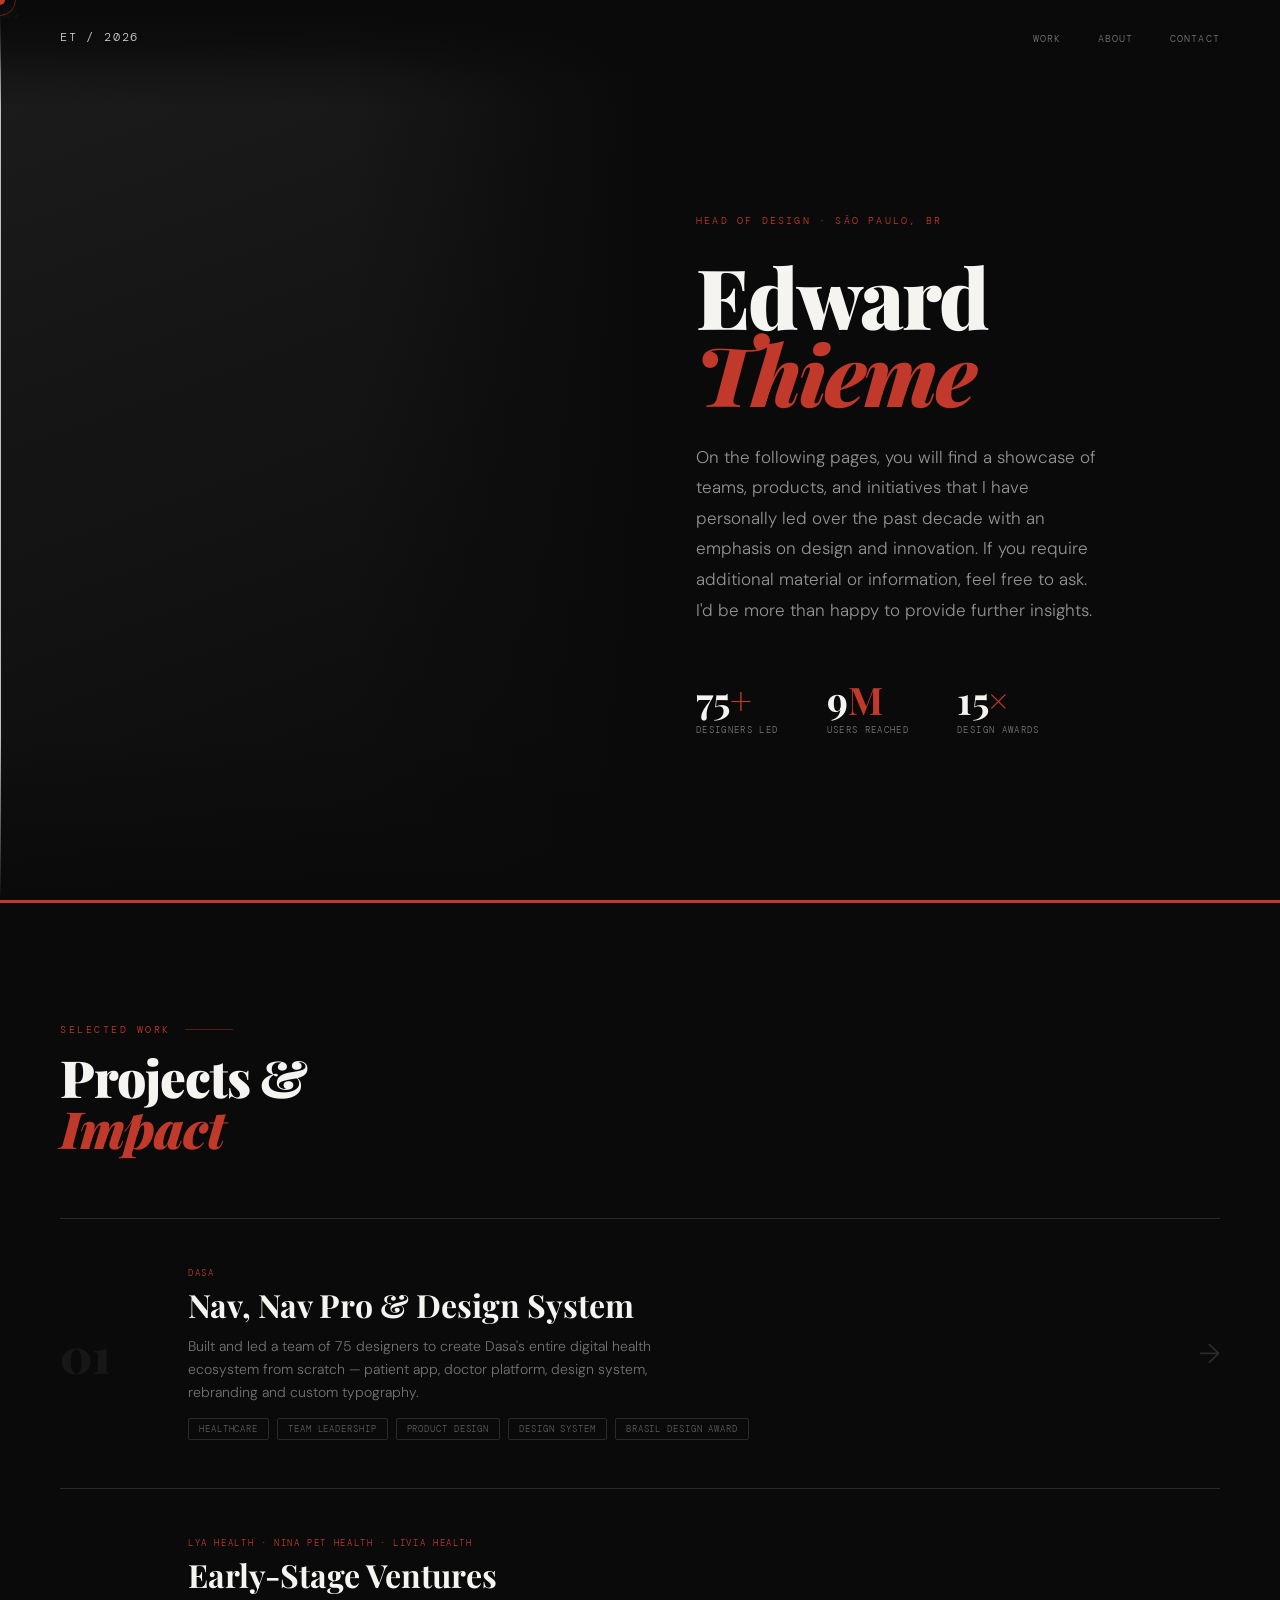
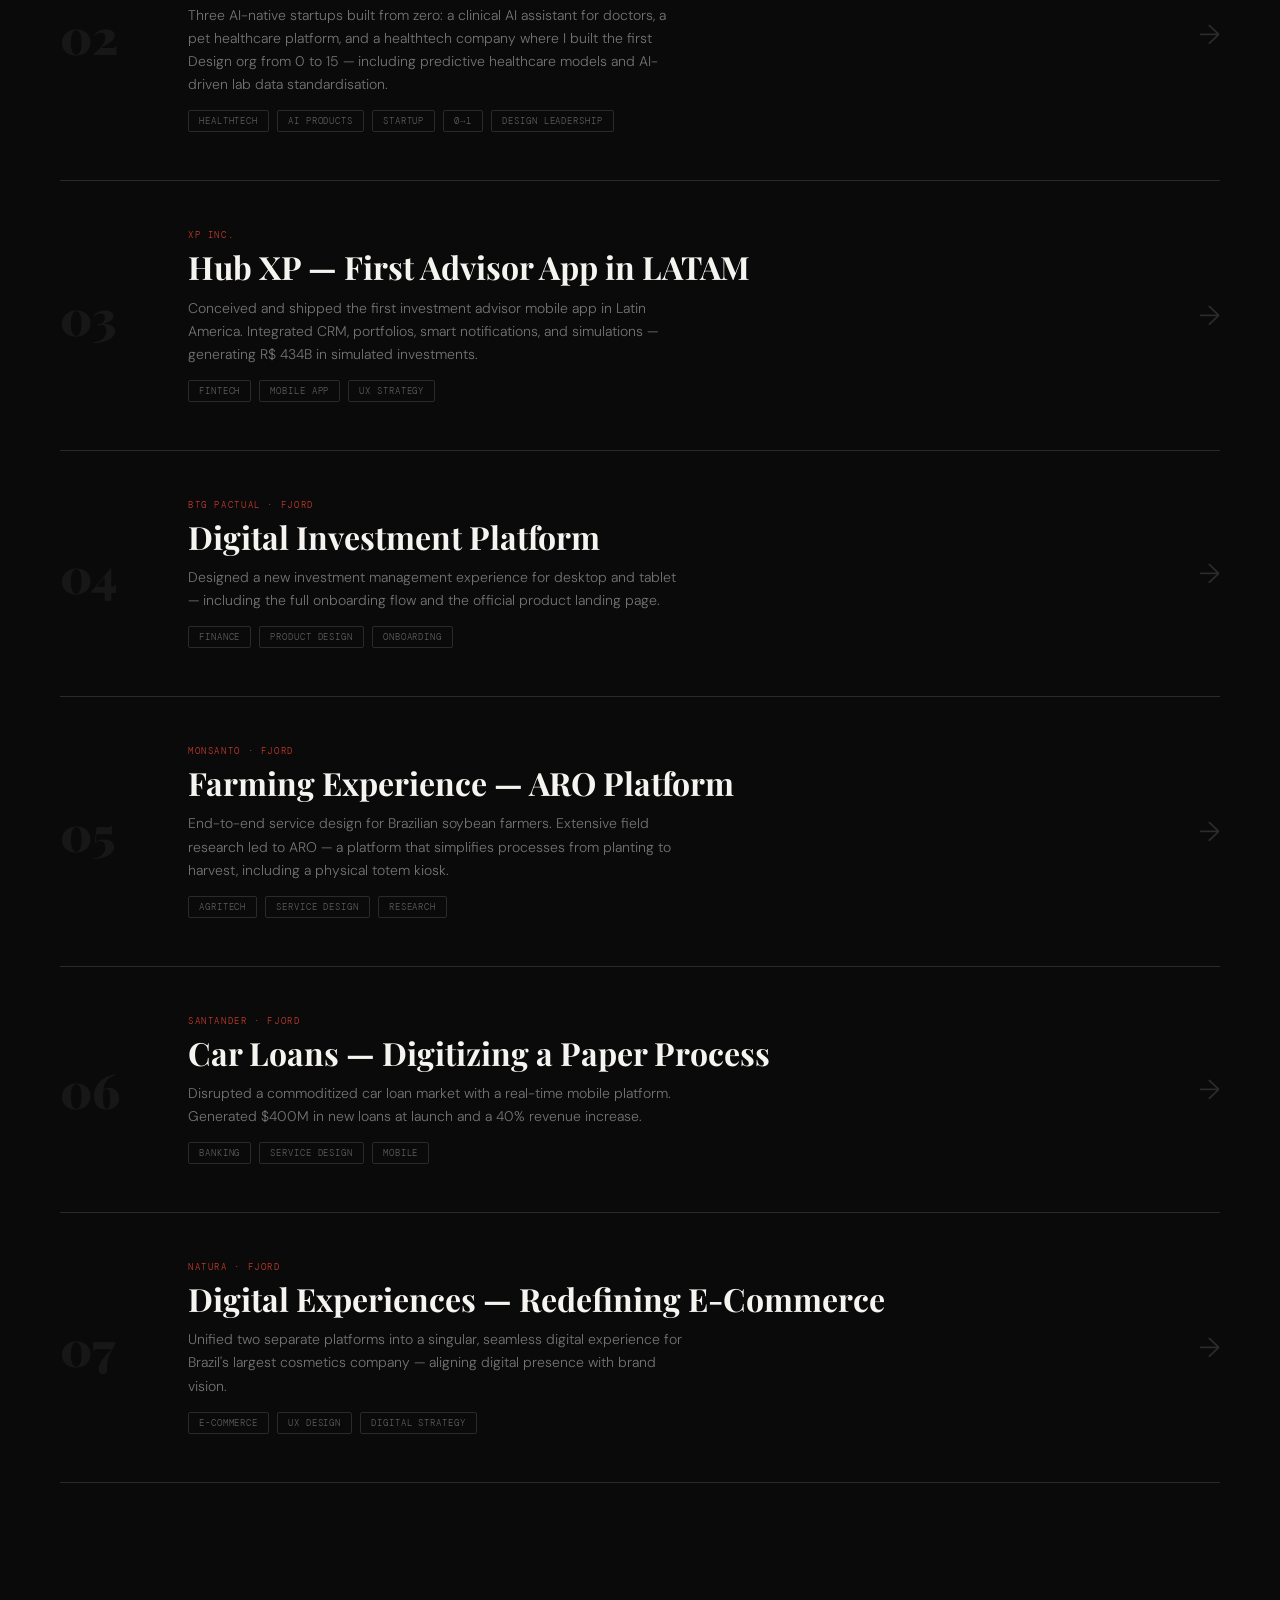
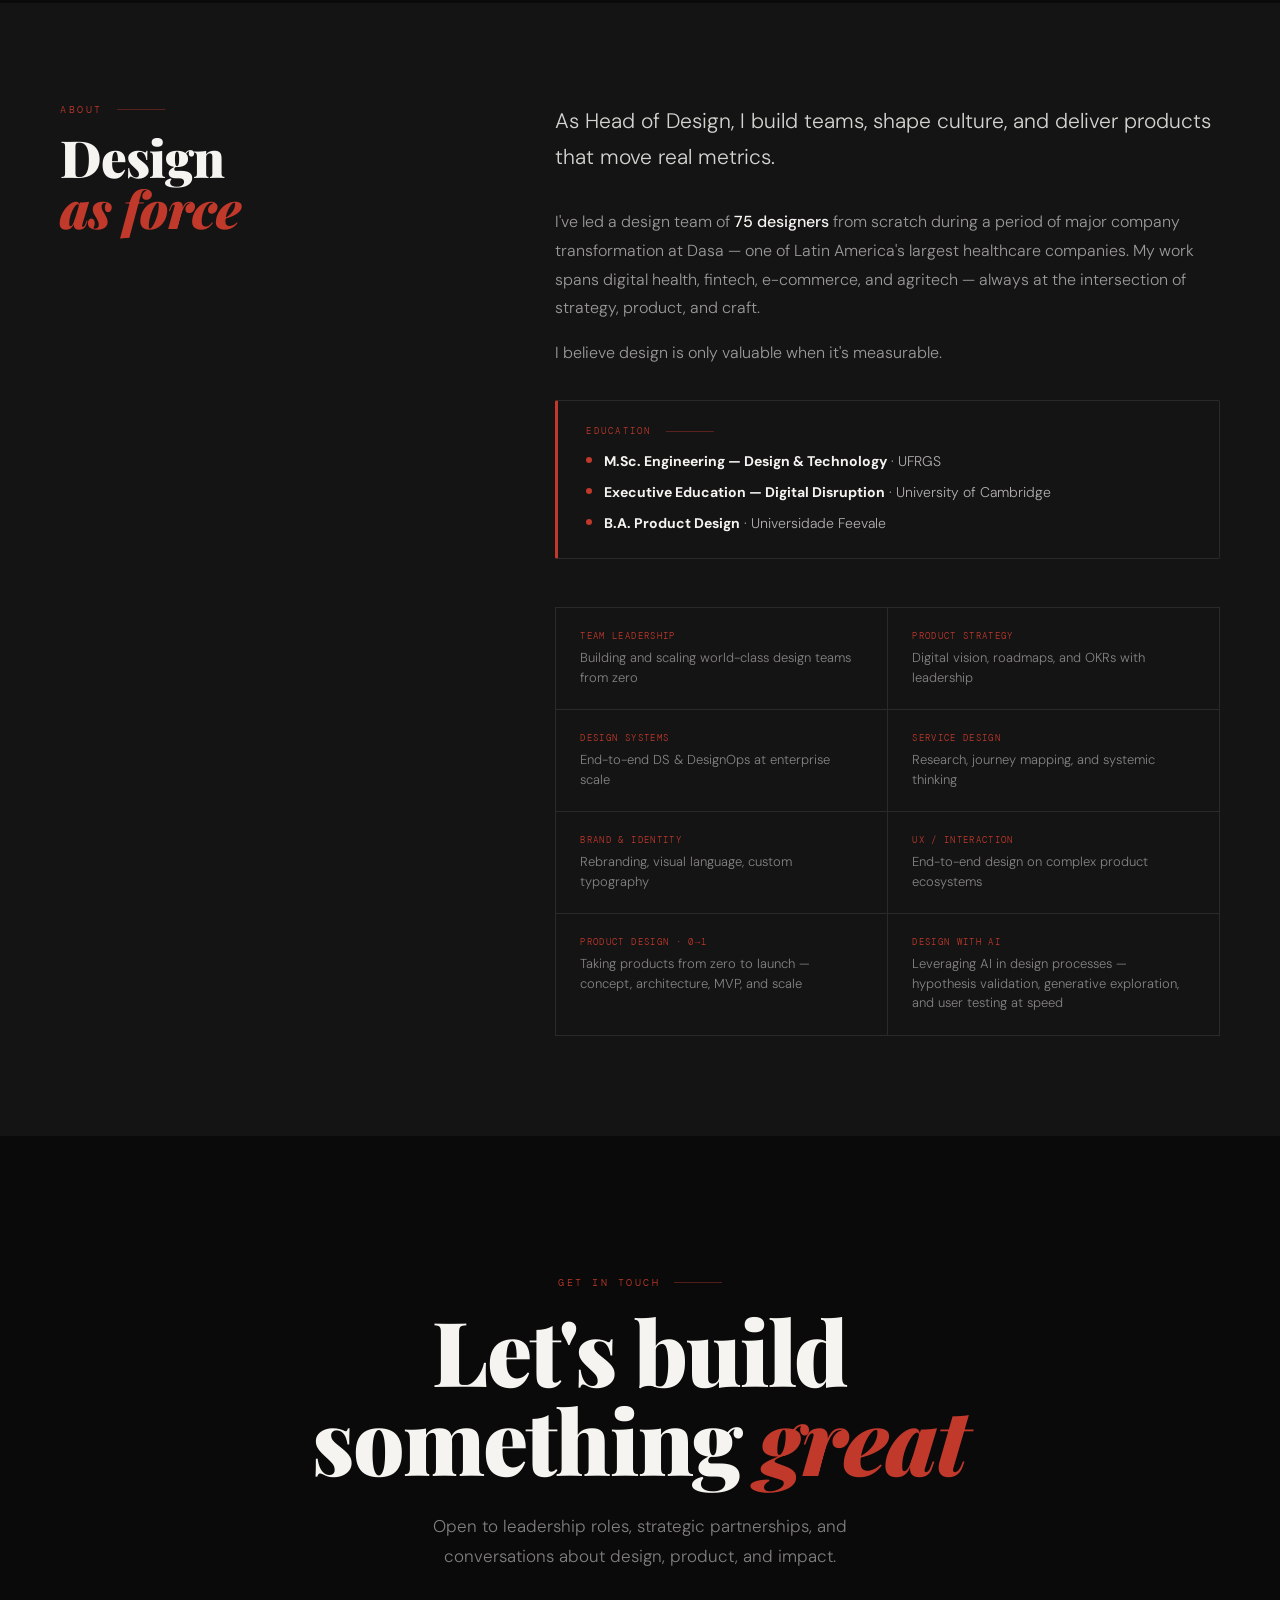
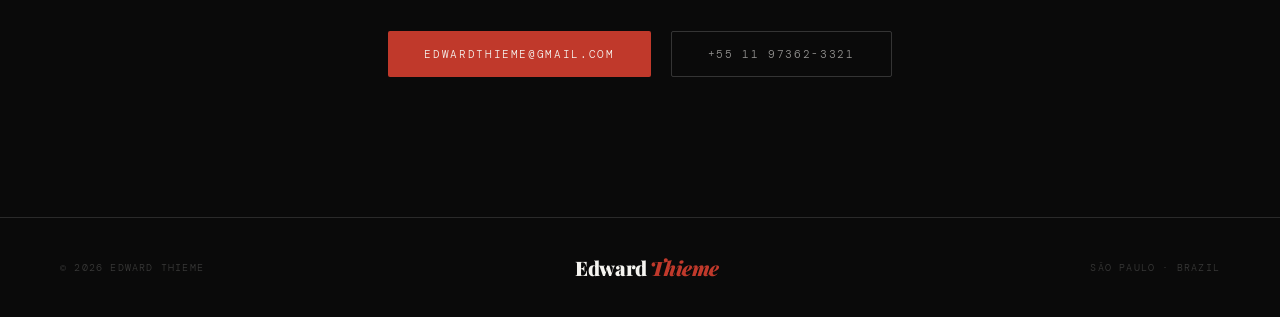
==== index.html @ 9b8475fb "Add files via upload" ====
<!DOCTYPE html>
<html lang="en">
<head>
<meta charset="UTF-8">
<meta name="viewport" content="width=device-width, initial-scale=1.0">
<title>Edward Thieme — Head of Design</title>
<link rel="stylesheet" href="shared.css">
<style>
/* ─── HERO ─── */
.hero {
  min-height: 100vh;
  display: grid;
  grid-template-columns: 1fr 1fr;
  position: relative;
  overflow: hidden;
}
.hero-photo {
  position: relative;
  overflow: hidden;
  background: #111;
}
.hero-photo-placeholder {
  width:100%;height:100%;
  background: linear-gradient(160deg,#1c1c1c 0%,#0a0a0a 100%);
  display:flex;align-items:center;justify-content:center;
  /* Replace with: <img src="your-photo.jpg" style="width:100%;height:100%;object-fit:cover;object-position:top;filter:grayscale(100%)"> */
}
.hero-photo-hint { font-family:'DM Mono',monospace;font-size:10px;letter-spacing:0.18em;color:rgba(255,255,255,0.07);text-transform:uppercase; }
.hero-photo-overlay {
  position:absolute;inset:0;
  background: linear-gradient(to right,transparent 55%,var(--black) 100%),
              linear-gradient(to bottom,var(--black) 0%,transparent 12%,transparent 82%,var(--black) 100%);
}
.hero-text {
  display:flex;flex-direction:column;justify-content:center;
  padding: 130px 80px 80px 56px;
}
.hero-eyebrow { font-family:'DM Mono',monospace;font-size:10px;letter-spacing:0.22em;text-transform:uppercase;color:var(--red);margin-bottom:30px;opacity:0;animation:fadeUp 0.8s 0.2s forwards; }
.hero-name { font-family:'Playfair Display',serif;font-size:clamp(52px,6.5vw,90px);font-weight:900;line-height:0.93;letter-spacing:-0.025em;margin-bottom:30px;opacity:0;animation:fadeUp 0.9s 0.35s forwards; }
.hero-name em { font-style:italic;color:var(--red); }
.hero-desc { font-size:17px;line-height:1.8;color:rgba(245,244,240,0.58);max-width:400px;margin-bottom:56px;opacity:0;animation:fadeUp 0.9s 0.5s forwards; }
.hero-stats { display:flex;gap:48px;opacity:0;animation:fadeUp 0.9s 0.65s forwards; }
.stat-n { font-family:'Playfair Display',serif;font-size:38px;font-weight:700;line-height:1; }
.stat-n em { color:var(--red);font-style:normal; }
.stat-l { font-family:'DM Mono',monospace;font-size:9px;letter-spacing:0.15em;text-transform:uppercase;color:var(--gray-light);margin-top:5px; }

/* ─── WORK INDEX ─── */
.work-index { padding:120px 60px; }
.work-list { margin-top:64px; }
.work-item {
  display: grid;
  grid-template-columns: 80px 1fr auto;
  gap: 48px;
  align-items: center;
  padding: 48px 0;
  border-bottom: 1px solid var(--gray-border);
  text-decoration: none;
  color: inherit;
  transition: background 0.3s;
  position: relative;
  cursor: none;
}
.work-item::before { content:''; position:absolute;left:-60px;right:-60px;top:0;bottom:0;background:var(--gray);opacity:0;transition:opacity 0.3s; }
.work-item:hover::before { opacity:1; }
.work-item * { position:relative; }
.work-item:first-child { border-top:1px solid var(--gray-border); }
.work-num { font-family:'Playfair Display',serif;font-size:48px;font-weight:900;color:rgba(245,244,240,0.06);line-height:1; }
.work-meta {}
.work-company { font-family:'DM Mono',monospace;font-size:9px;letter-spacing:0.18em;text-transform:uppercase;color:var(--red);margin-bottom:8px; }
.work-project { font-family:'Playfair Display',serif;font-size:clamp(22px,2.5vw,32px);font-weight:700;line-height:1.1;margin-bottom:12px; }
.work-desc { font-size:14px;line-height:1.65;color:rgba(245,244,240,0.45);max-width:500px; }
.work-tags { display:flex;gap:8px;flex-wrap:wrap;margin-top:14px; }
.tag { font-family:'DM Mono',monospace;font-size:9px;letter-spacing:0.1em;text-transform:uppercase;border:1px solid var(--gray-border);padding:4px 10px;border-radius:2px;color:rgba(245,244,240,0.35); }
.work-arrow { font-size:28px;color:rgba(245,244,240,0.15);transition:color 0.2s,transform 0.3s; font-style:normal; }
.work-item:hover .work-arrow { color:var(--red);transform:translateX(6px); }

/* ─── ABOUT STRIP ─── */
.about-strip { background:var(--gray);padding:100px 60px; }
.about-inner { display:grid;grid-template-columns:1fr 1.6fr;gap:80px;align-items:start; }
.skills-grid { display:grid;grid-template-columns:1fr 1fr;gap:1px;background:var(--gray-border);border:1px solid var(--gray-border);margin-top:48px; }
.skill-cell { background:var(--gray);padding:22px 24px;transition:background 0.2s; }
.skill-cell:hover { background:var(--gray-mid); }
.skill-cell-title { font-family:'DM Mono',monospace;font-size:9px;letter-spacing:0.15em;text-transform:uppercase;color:var(--red);margin-bottom:6px; }
.skill-cell-desc { font-size:13px;color:rgba(245,244,240,0.5);line-height:1.5; }

/* ─── CONTACT ─── */
.contact-section { padding:140px 60px;text-align:center; }
.contact-section .section-title { font-size:clamp(52px,7vw,100px);margin-bottom:28px; }
.contact-sub { font-size:17px;color:rgba(245,244,240,0.5);max-width:480px;margin:0 auto 60px;line-height:1.75; }
.cta-row { display:flex;justify-content:center;gap:20px;flex-wrap:wrap; }
.cta { display:inline-flex;align-items:center;gap:10px;padding:15px 36px;font-family:'DM Mono',monospace;font-size:11px;letter-spacing:0.15em;text-transform:uppercase;text-decoration:none;border-radius:2px;transition:all 0.3s; cursor:none; }
.cta.primary { background:var(--red);color:var(--white); }
.cta.primary:hover { background:var(--red-dim);transform:translateY(-2px); }
.cta.secondary { border:1px solid rgba(245,244,240,0.18);color:rgba(245,244,240,0.6); }
.cta.secondary:hover { border-color:var(--red);color:var(--red);transform:translateY(-2px); }

@media(max-width:960px){
  .hero{grid-template-columns:1fr;min-height:auto;}
  .hero-photo{height:62vw;}
  .hero-text{padding:60px 32px;}
  .work-index{padding:80px 32px;}
  .work-item{grid-template-columns:60px 1fr;gap:24px;}
  .work-arrow{display:none;}
  .work-item::before{left:-32px;right:-32px;}
  .about-strip{padding:80px 32px;}
  .about-inner{grid-template-columns:1fr;gap:48px;}
  .contact-section{padding:100px 32px;}
}
@media(max-width:600px){
  .hero-stats{gap:28px;}
  .skills-grid{grid-template-columns:1fr;}
  .work-item{grid-template-columns:1fr;}
  .work-num{display:none;}
}
</style>
</head>
<body>
<div class="cursor" id="cursor"></div>
<div class="cursor-ring" id="cursorRing"></div>

<nav>
  <a href="index.html" class="nav-logo">ET / 2026</a>
  <ul class="nav-links">
    <li><a href="#work">Work</a></li>
    <li><a href="#about">About</a></li>
    <li><a href="#contact">Contact</a></li>
  </ul>
</nav>

<!-- HERO -->
<section class="hero">
  <div class="hero-photo">
    <div class="hero-photo-placeholder">
      <img src="images/edward-hero.jpg" style="width:100%;height:100%;object-fit:cover;object-position:center top;filter:grayscale(100%);">
    </div>
    <div class="hero-photo-overlay"></div>
  </div>
  <div class="hero-text">
    <p class="hero-eyebrow">Head of Design · São Paulo, BR</p>
    <h1 class="hero-name">Edward<br><em>Thieme</em></h1>
    <p class="hero-desc">On the following pages, you will find a showcase of teams, products, and initiatives that I have personally led over the past decade with an emphasis on design and innovation. If you require additional material or information, feel free to ask. I'd be more than happy to provide further insights.</p>
    <div class="hero-stats">
      <div>
        <div class="stat-n">75<em>+</em></div>
        <div class="stat-l">Designers Led</div>
      </div>
      <div>
        <div class="stat-n">9<em>M</em></div>
        <div class="stat-l">Users Reached</div>
      </div>
      <div>
        <div class="stat-n">15<em>×</em></div>
        <div class="stat-l">Design Awards</div>
      </div>
    </div>
  </div>
</section>
<div class="red-line"></div>

<!-- WORK LIST -->
<section class="work-index" id="work">
  <p class="section-label reveal">Selected Work</p>
  <h2 class="section-title reveal">Projects &amp;<br><em style="color:var(--red);font-style:italic;">Impact</em></h2>

  <div class="work-list">

    <a href="dasa.html" class="work-item reveal">
      <div class="work-num">01</div>
      <div class="work-meta">
        <p class="work-company">Dasa</p>
        <h3 class="work-project">Nav, Nav Pro &amp; Design System</h3>
        <p class="work-desc">Built and led a team of 75 designers to create Dasa's entire digital health ecosystem from scratch — patient app, doctor platform, design system, rebranding and custom typography.</p>
        <div class="work-tags">
          <span class="tag">Healthcare</span>
          <span class="tag">Team Leadership</span>
          <span class="tag">Product Design</span>
          <span class="tag">Design System</span>
          <span class="tag">Brasil Design Award</span>
        </div>
      </div>
      <em class="work-arrow">→</em>
    </a>

    <a href="startups.html" class="work-item reveal">
      <div class="work-num">02</div>
      <div class="work-meta">
        <p class="work-company">Lya Health · Nina Pet Health · Livia Health</p>
        <h3 class="work-project">Early-Stage Ventures</h3>
        <p class="work-desc">Three AI-native startups built from zero: a clinical AI assistant for doctors, a pet healthcare platform, and a healthtech company where I built the first Design org from 0 to 15 — including predictive healthcare models and AI-driven lab data standardisation.</p>
        <div class="work-tags">
          <span class="tag">Healthtech</span>
          <span class="tag">AI Products</span>
          <span class="tag">Startup</span>
          <span class="tag">0→1</span>
          <span class="tag">Design Leadership</span>
        </div>
      </div>
      <em class="work-arrow">→</em>
    </a>

    <a href="xp.html" class="work-item reveal">
      <div class="work-num">03</div>
      <div class="work-meta">
        <p class="work-company">XP Inc.</p>
        <h3 class="work-project">Hub XP — First Advisor App in LATAM</h3>
        <p class="work-desc">Conceived and shipped the first investment advisor mobile app in Latin America. Integrated CRM, portfolios, smart notifications, and simulations — generating R$ 434B in simulated investments.</p>
        <div class="work-tags">
          <span class="tag">Fintech</span>
          <span class="tag">Mobile App</span>
          <span class="tag">UX Strategy</span>
        </div>
      </div>
      <em class="work-arrow">→</em>
    </a>

    <a href="btg.html" class="work-item reveal">
      <div class="work-num">04</div>
      <div class="work-meta">
        <p class="work-company">BTG Pactual · Fjord</p>
        <h3 class="work-project">Digital Investment Platform</h3>
        <p class="work-desc">Designed a new investment management experience for desktop and tablet — including the full onboarding flow and the official product landing page.</p>
        <div class="work-tags">
          <span class="tag">Finance</span>
          <span class="tag">Product Design</span>
          <span class="tag">Onboarding</span>
        </div>
      </div>
      <em class="work-arrow">→</em>
    </a>

    <a href="monsanto.html" class="work-item reveal">
      <div class="work-num">05</div>
      <div class="work-meta">
        <p class="work-company">Monsanto · Fjord</p>
        <h3 class="work-project">Farming Experience — ARO Platform</h3>
        <p class="work-desc">End-to-end service design for Brazilian soybean farmers. Extensive field research led to ARO — a platform that simplifies processes from planting to harvest, including a physical totem kiosk.</p>
        <div class="work-tags">
          <span class="tag">Agritech</span>
          <span class="tag">Service Design</span>
          <span class="tag">Research</span>
        </div>
      </div>
      <em class="work-arrow">→</em>
    </a>

    <a href="santander.html" class="work-item reveal">
      <div class="work-num">06</div>
      <div class="work-meta">
        <p class="work-company">Santander · Fjord</p>
        <h3 class="work-project">Car Loans — Digitizing a Paper Process</h3>
        <p class="work-desc">Disrupted a commoditized car loan market with a real-time mobile platform. Generated $400M in new loans at launch and a 40% revenue increase.</p>
        <div class="work-tags">
          <span class="tag">Banking</span>
          <span class="tag">Service Design</span>
          <span class="tag">Mobile</span>
        </div>
      </div>
      <em class="work-arrow">→</em>
    </a>

    <a href="natura.html" class="work-item reveal">
      <div class="work-num">07</div>
      <div class="work-meta">
        <p class="work-company">Natura · Fjord</p>
        <h3 class="work-project">Digital Experiences — Redefining E-Commerce</h3>
        <p class="work-desc">Unified two separate platforms into a singular, seamless digital experience for Brazil's largest cosmetics company — aligning digital presence with brand vision.</p>
        <div class="work-tags">
          <span class="tag">E-Commerce</span>
          <span class="tag">UX Design</span>
          <span class="tag">Digital Strategy</span>
        </div>
      </div>
      <em class="work-arrow">→</em>
    </a>

  </div>
</section>

<!-- ABOUT -->
<section class="about-strip" id="about">
  <div class="about-inner">
    <div>
      <p class="section-label reveal">About</p>
      <h2 class="section-title reveal">Design<br><em style="color:var(--red);font-style:italic;">as force</em></h2>
    </div>
    <div class="reveal">
      <p class="content-lead">As Head of Design, I build teams, shape culture, and deliver products that move real metrics.</p>
      <p class="content-body">I've led a design team of <strong>75 designers</strong> from scratch during a period of major company transformation at Dasa — one of Latin America's largest healthcare companies. My work spans digital health, fintech, e-commerce, and agritech — always at the intersection of strategy, product, and craft.</p>
      <p class="content-body" style="margin-top:16px;">I believe design is only valuable when it's measurable.</p>

      <div style="margin-top:32px;padding:24px 28px;border:1px solid var(--gray-border);border-left:3px solid var(--red);border-radius:2px;">
        <p class="section-label" style="font-size:9px;margin-bottom:14px;">Education</p>
        <div style="display:flex;flex-direction:column;gap:10px;">
          <div style="display:flex;gap:12px;align-items:flex-start;">
            <div style="width:6px;height:6px;background:var(--red);border-radius:50%;flex-shrink:0;margin-top:6px;"></div>
            <div style="font-size:14px;color:rgba(245,244,240,0.7);line-height:1.5;"><strong style="color:var(--white);">M.Sc. Engineering — Design &amp; Technology</strong> · UFRGS</div>
          </div>
          <div style="display:flex;gap:12px;align-items:flex-start;">
            <div style="width:6px;height:6px;background:var(--red);border-radius:50%;flex-shrink:0;margin-top:6px;"></div>
            <div style="font-size:14px;color:rgba(245,244,240,0.7);line-height:1.5;"><strong style="color:var(--white);">Executive Education — Digital Disruption</strong> · University of Cambridge</div>
          </div>
          <div style="display:flex;gap:12px;align-items:flex-start;">
            <div style="width:6px;height:6px;background:var(--red);border-radius:50%;flex-shrink:0;margin-top:6px;"></div>
            <div style="font-size:14px;color:rgba(245,244,240,0.7);line-height:1.5;"><strong style="color:var(--white);">B.A. Product Design</strong> · Universidade Feevale</div>
          </div>
        </div>
      </div>

      <div class="skills-grid">
        <div class="skill-cell"><div class="skill-cell-title">Team Leadership</div><div class="skill-cell-desc">Building and scaling world-class design teams from zero</div></div>
        <div class="skill-cell"><div class="skill-cell-title">Product Strategy</div><div class="skill-cell-desc">Digital vision, roadmaps, and OKRs with leadership</div></div>
        <div class="skill-cell"><div class="skill-cell-title">Design Systems</div><div class="skill-cell-desc">End-to-end DS & DesignOps at enterprise scale</div></div>
        <div class="skill-cell"><div class="skill-cell-title">Service Design</div><div class="skill-cell-desc">Research, journey mapping, and systemic thinking</div></div>
        <div class="skill-cell"><div class="skill-cell-title">Brand & Identity</div><div class="skill-cell-desc">Rebranding, visual language, custom typography</div></div>
        <div class="skill-cell"><div class="skill-cell-title">UX / Interaction</div><div class="skill-cell-desc">End-to-end design on complex product ecosystems</div></div>
        <div class="skill-cell"><div class="skill-cell-title">Product Design · 0→1</div><div class="skill-cell-desc">Taking products from zero to launch — concept, architecture, MVP, and scale</div></div>
        <div class="skill-cell"><div class="skill-cell-title">Design with AI</div><div class="skill-cell-desc">Leveraging AI in design processes — hypothesis validation, generative exploration, and user testing at speed</div></div>
      </div>
    </div>
  </div>
</section>

<!-- CONTACT -->
<section class="contact-section" id="contact">
  <p class="section-label" style="justify-content:center;">Get in Touch</p>
  <h2 class="section-title reveal">Let's build<br>something <em style="color:var(--red);">great</em></h2>
  <p class="contact-sub reveal">Open to leadership roles, strategic partnerships, and conversations about design, product, and impact.</p>
  <div class="cta-row reveal">
    <a href="mailto:edwardthieme@gmail.com" class="cta primary">edwardthieme@gmail.com</a>
    <a href="tel:+5511973623321" class="cta secondary">+55 11 97362-3321</a>
  </div>
</section>

<footer>
  <p>© 2026 Edward Thieme</p>
  <div class="footer-logo">Edward <em>Thieme</em></div>
  <p>São Paulo · Brazil</p>
</footer>

<script src="shared.js"></script>
</body>
</html>
---- shared.css ----
@import url('https://fonts.googleapis.com/css2?family=Playfair+Display:ital,wght@0,700;0,900;1,700&family=DM+Sans:wght@300;400;500&family=DM+Mono:wght@400;500&display=swap');

:root {
  --black: #0a0a0a;
  --white: #f5f4f0;
  --red: #c0392b;
  --red-dim: #8b2a1e;
  --gray: #141414;
  --gray-mid: #222;
  --gray-border: #2a2a2a;
  --gray-light: #777;
}

*, *::before, *::after { box-sizing: border-box; margin: 0; padding: 0; }
html { scroll-behavior: smooth; }
body {
  background: var(--black);
  color: var(--white);
  font-family: 'DM Sans', sans-serif;
  font-weight: 300;
  overflow-x: hidden;
  cursor: none;
}

/* Cursor */
.cursor { width: 10px; height: 10px; background: var(--red); border-radius: 50%; position: fixed; top:0;left:0; pointer-events:none; z-index:9999; transform:translate(-50%,-50%); transition: transform 0.15s ease; }
.cursor-ring { width: 32px; height: 32px; border: 1px solid rgba(192,57,43,0.45); border-radius:50%; position:fixed; top:0;left:0; pointer-events:none; z-index:9998; transform:translate(-50%,-50%); transition: transform 0.45s cubic-bezier(.16,1,.3,1); }

/* Scrollbar */
::-webkit-scrollbar { width: 3px; }
::-webkit-scrollbar-track { background: var(--black); }
::-webkit-scrollbar-thumb { background: var(--red); }

/* Nav */
nav {
  position: fixed; top:0;left:0;right:0; z-index:100;
  padding: 26px 60px;
  display: flex; align-items: center; justify-content: space-between;
  background: linear-gradient(to bottom, rgba(10,10,10,0.95) 0%, transparent 100%);
}
.nav-logo { font-family:'DM Mono',monospace; font-size:12px; letter-spacing:0.15em; color:var(--white); text-decoration:none; opacity:0.85; }
.nav-back { display:flex; align-items:center; gap:10px; font-family:'DM Mono',monospace; font-size:10px; letter-spacing:0.15em; text-transform:uppercase; color:rgba(245,244,240,0.45); text-decoration:none; transition:color 0.2s; }
.nav-back:hover { color:var(--red); }
.nav-back svg { width:14px; height:14px; }
.nav-links { display:flex; gap:36px; list-style:none; }
.nav-links a { font-family:'DM Mono',monospace; font-size:10px; letter-spacing:0.12em; text-transform:uppercase; color:rgba(245,244,240,0.45); text-decoration:none; transition:color 0.2s; }
.nav-links a:hover { color:var(--red); }

/* Common layout */
.container { max-width: 1200px; margin: 0 auto; padding: 0 60px; }
.section-label { font-family:'DM Mono',monospace; font-size:10px; letter-spacing:0.25em; text-transform:uppercase; color:var(--red); margin-bottom:16px; display:flex; align-items:center; gap:14px; }
.section-label::after { content:''; flex:1; max-width:48px; height:1px; background:var(--red); opacity:0.4; }
.section-title { font-family:'Playfair Display',serif; font-size:clamp(36px,4vw,58px); font-weight:900; line-height:1; letter-spacing:-0.02em; }
.red-line { width:100%; height:3px; background:var(--red); }

/* Reveal */
.reveal { opacity:0; transform:translateY(28px); transition: opacity 0.8s cubic-bezier(.16,1,.3,1), transform 0.8s cubic-bezier(.16,1,.3,1); }
.reveal.visible { opacity:1; transform:translateY(0); }
.reveal-delay-1 { transition-delay:0.1s; }
.reveal-delay-2 { transition-delay:0.2s; }
.reveal-delay-3 { transition-delay:0.3s; }
.reveal-delay-4 { transition-delay:0.4s; }

/* Footer */
footer { background:var(--black); padding:36px 60px; display:flex; align-items:center; justify-content:space-between; border-top:1px solid var(--gray-border); }
footer p { font-family:'DM Mono',monospace; font-size:10px; letter-spacing:0.12em; color:rgba(245,244,240,0.2); text-transform:uppercase; }
.footer-logo { font-family:'Playfair Display',serif; font-size:20px; font-weight:900; letter-spacing:-0.02em; }
.footer-logo em { color:var(--red); font-style:italic; }

/* Award badge */
.award-badge { display:inline-flex; align-items:center; gap:10px; border:1px solid rgba(192,57,43,0.35); padding:7px 14px; border-radius:2px; }
.award-dot { width:7px;height:7px;background:var(--red);border-radius:50%;animation:pulse 2s infinite; }
.award-text { font-family:'DM Mono',monospace; font-size:9px; letter-spacing:0.15em; text-transform:uppercase; color:var(--red); }

/* Metric block */
.metrics-row { display:flex; gap:40px; flex-wrap:wrap; }
.metric { display:flex; flex-direction:column; }
.metric-val { font-family:'Playfair Display',serif; font-size:clamp(28px,3vw,42px); font-weight:700; color:var(--white); line-height:1; }
.metric-val .pos { color:var(--red); }
.metric-label { font-family:'DM Mono',monospace; font-size:9px; letter-spacing:0.15em; text-transform:uppercase; color:var(--gray-light); margin-top:6px; }

/* Mockup frame */
.mockup-frame { background:var(--gray); border:1px solid var(--gray-border); border-radius:6px; overflow:hidden; display:flex; align-items:center; justify-content:center; position:relative; }
.mockup-frame img { width:100%; height:100%; object-fit:cover; display:block; }
.mockup-placeholder { font-family:'DM Mono',monospace; font-size:10px; letter-spacing:0.15em; color:rgba(245,244,240,0.12); text-transform:uppercase; }
.mockup-placeholder::before { content:'[ '; }
.mockup-placeholder::after { content:' ]'; }

/* Image placeholder styled */
.img-slot { background:var(--gray); border:1px solid var(--gray-border); border-radius:4px; position:relative; overflow:hidden; display:flex; align-items:center; justify-content:center; }
.img-slot::before { content:''; position:absolute;inset:0; background:linear-gradient(135deg,rgba(192,57,43,0.04) 0%,transparent 60%); }
.img-slot-label { font-family:'DM Mono',monospace; font-size:10px; letter-spacing:0.15em; color:rgba(245,244,240,0.1); text-transform:uppercase; }

@keyframes pulse { 0%,100%{opacity:1;transform:scale(1)} 50%{opacity:0.5;transform:scale(1.5)} }
@keyframes fadeUp { from{opacity:0;transform:translateY(20px)} to{opacity:1;transform:translateY(0)} }

/* Project hero */
.project-hero { min-height:72vh; display:flex; align-items:flex-end; position:relative; overflow:hidden; padding:0 60px 80px; }
.project-hero-bg { position:absolute;inset:0; }
.project-hero-bg-inner { width:100%;height:100%;object-fit:cover;filter:grayscale(100%) brightness(0.25); }
.project-hero-overlay { position:absolute;inset:0; background:linear-gradient(to top, var(--black) 0%, rgba(10,10,10,0.6) 50%, rgba(10,10,10,0.3) 100%); }
.project-hero-content { position:relative; max-width:820px; }
.project-tag { font-family:'DM Mono',monospace; font-size:10px; letter-spacing:0.2em; text-transform:uppercase; color:var(--red); display:inline-block; border:1px solid rgba(192,57,43,0.35); padding:5px 12px; border-radius:2px; margin-bottom:24px; }
.project-hero-title { font-family:'Playfair Display',serif; font-size:clamp(48px,7vw,96px); font-weight:900; line-height:0.93; letter-spacing:-0.03em; margin-bottom:28px; }
.project-hero-sub { font-size:18px; line-height:1.7; color:rgba(245,244,240,0.6); max-width:560px; }

/* Content sections */
.content-section { padding:100px 60px; }
.content-section.dark { background:var(--black); }
.content-section.gray { background:var(--gray); }
.two-col { display:grid; grid-template-columns:2fr 3fr; gap:64px; align-items:start; }
.two-col.flip { grid-template-columns:3fr 2fr; }
.three-col { display:grid; grid-template-columns:1fr 1fr 1fr; gap:40px; }
.content-lead { font-size:21px; line-height:1.75; color:rgba(245,244,240,0.85); margin-bottom:32px; }
.content-body { font-size:16px; line-height:1.8; color:rgba(245,244,240,0.6); }
.content-body + .content-body { margin-top:20px; }
.content-body strong { color:var(--white); font-weight:500; }

/* Responsibilities list */
.resp-list { list-style:none; margin-top:32px; }
.resp-list li { display:flex; gap:16px; padding:20px 0; border-bottom:1px solid var(--gray-border); }
.resp-list li:last-child { border-bottom:none; }
.resp-icon { width:32px; height:32px; background:rgba(192,57,43,0.12); border:1px solid rgba(192,57,43,0.25); border-radius:2px; display:flex;align-items:center;justify-content:center; flex-shrink:0; margin-top:2px; }
.resp-icon span { color:var(--red); font-size:14px; }
.resp-title { font-family:'DM Mono',monospace; font-size:11px; letter-spacing:0.1em; text-transform:uppercase; color:var(--white); margin-bottom:6px; }
.resp-desc { font-size:14px; line-height:1.65; color:rgba(245,244,240,0.55); }

/* Feature card */
.feature-card { background:var(--gray-mid); border:1px solid var(--gray-border); padding:36px 32px; border-radius:3px; transition:border-color 0.3s; }
.feature-card:hover { border-color:rgba(192,57,43,0.4); }
.feature-card-title { font-family:'Playfair Display',serif; font-size:20px; font-weight:700; margin-bottom:12px; }
.feature-card-desc { font-size:14px; line-height:1.7; color:rgba(245,244,240,0.55); }

/* Full-width image band */
.image-band { width:100%; height:480px; position:relative; overflow:hidden; }
.image-band img { width:100%;height:100%;object-fit:cover;filter:grayscale(20%); }
.image-band-overlay { position:absolute;inset:0;background:linear-gradient(to bottom, rgba(10,10,10,0.3) 0%,rgba(10,10,10,0.1) 50%,rgba(10,10,10,0.5) 100%); }

/* Breadcrumb nav */
.project-nav-bottom { padding:60px; background:var(--gray); display:flex; align-items:center; justify-content:space-between; border-top:1px solid var(--gray-border); }
.proj-nav-link { display:flex; flex-direction:column; gap:8px; text-decoration:none; }
.proj-nav-link .pnl-label { font-family:'DM Mono',monospace; font-size:9px; letter-spacing:0.2em; text-transform:uppercase; color:rgba(245,244,240,0.3); }
.proj-nav-link .pnl-title { font-family:'Playfair Display',serif; font-size:22px; font-weight:700; color:var(--white); transition:color 0.2s; }
.proj-nav-link:hover .pnl-title { color:var(--red); }
.proj-nav-link.right { text-align:right; }

/* Screen grid for app mockups */
.screens-grid { display:grid; gap:16px; }
.screens-grid.two { grid-template-columns:1fr 1fr; }
.screens-grid.three { grid-template-columns:1fr 1fr 1fr; }
.screens-grid.four { grid-template-columns:repeat(4,1fr); }
.screen-item { background:var(--gray); border:1px solid var(--gray-border); border-radius:4px; overflow:hidden; aspect-ratio:9/16; position:relative; display:flex; align-items:center; justify-content:center; }
.screen-item img { width:100%;height:100%;object-fit:contain;padding:8px; }
.screen-desktop { aspect-ratio:16/10; }

/* Stat highlight */
.stat-highlight { padding:40px 0; border-top:1px solid var(--gray-border); }
.stat-highlight .stat-num { font-family:'Playfair Display',serif; font-size:clamp(48px,6vw,80px); font-weight:900; line-height:1; color:var(--red); }
.stat-highlight .stat-desc { font-size:16px; color:rgba(245,244,240,0.6); margin-top:10px; line-height:1.6; }

/* Research stats */
.research-row { display:flex; gap:2px; background:var(--gray-border); border:1px solid var(--gray-border); margin-top:48px; }
.research-item { flex:1; background:var(--gray); padding:32px 28px; text-align:center; }
.research-num { font-family:'Playfair Display',serif; font-size:40px; font-weight:700; color:var(--white); }
.research-label { font-family:'DM Mono',monospace; font-size:9px; letter-spacing:0.15em; text-transform:uppercase; color:var(--gray-light); margin-top:8px; }

@media(max-width:960px){
  .container{padding:0 32px;}
  nav{padding:22px 32px;}
  .content-section{padding:72px 32px;}
  .project-hero{padding:0 32px 60px;}
  .two-col{grid-template-columns:1fr;gap:48px;}
  .three-col{grid-template-columns:1fr 1fr;}
  .screens-grid.four{grid-template-columns:1fr 1fr;}
  footer{padding:32px;}
  .project-nav-bottom{padding:40px 32px;flex-direction:column;gap:32px;text-align:center;}
  .proj-nav-link.right{text-align:center;}
}
@media(max-width:600px){
  .three-col{grid-template-columns:1fr;}
  .screens-grid.three{grid-template-columns:1fr 1fr;}
  .research-row{flex-direction:column;}
}
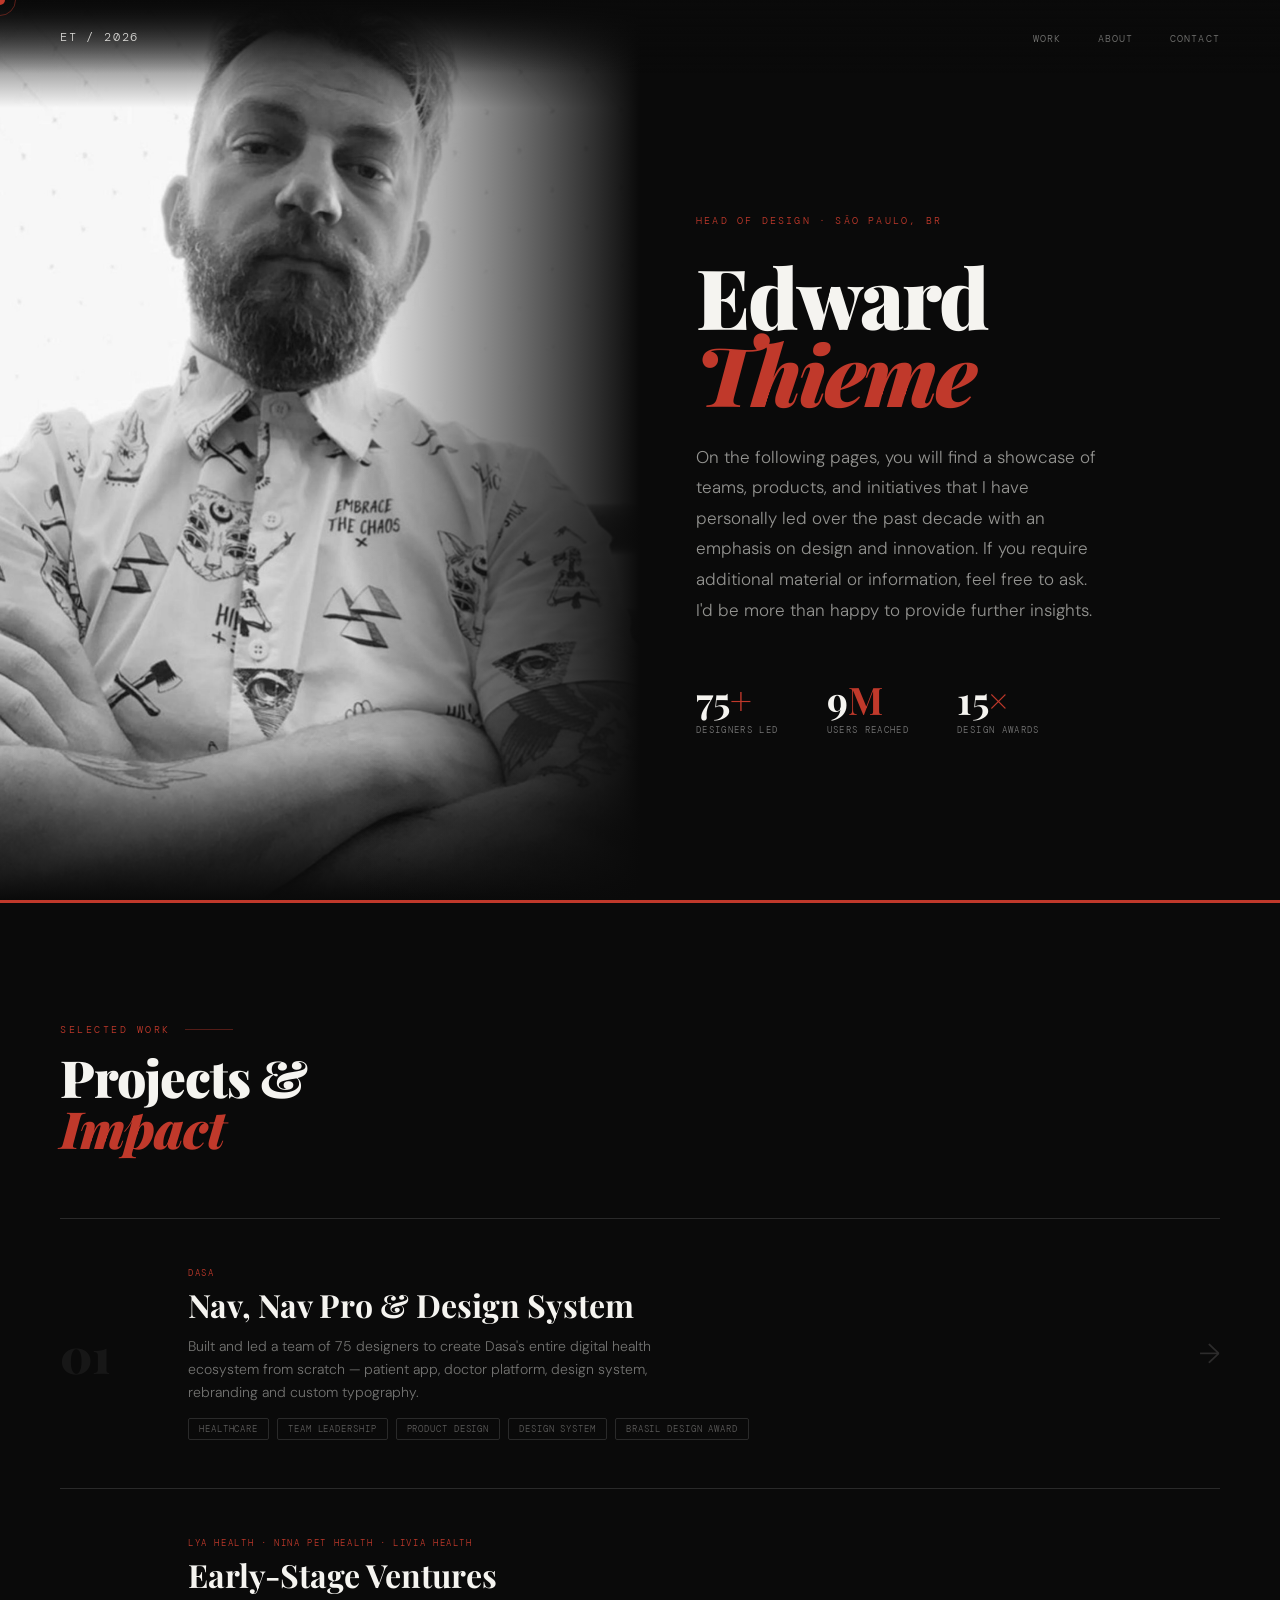
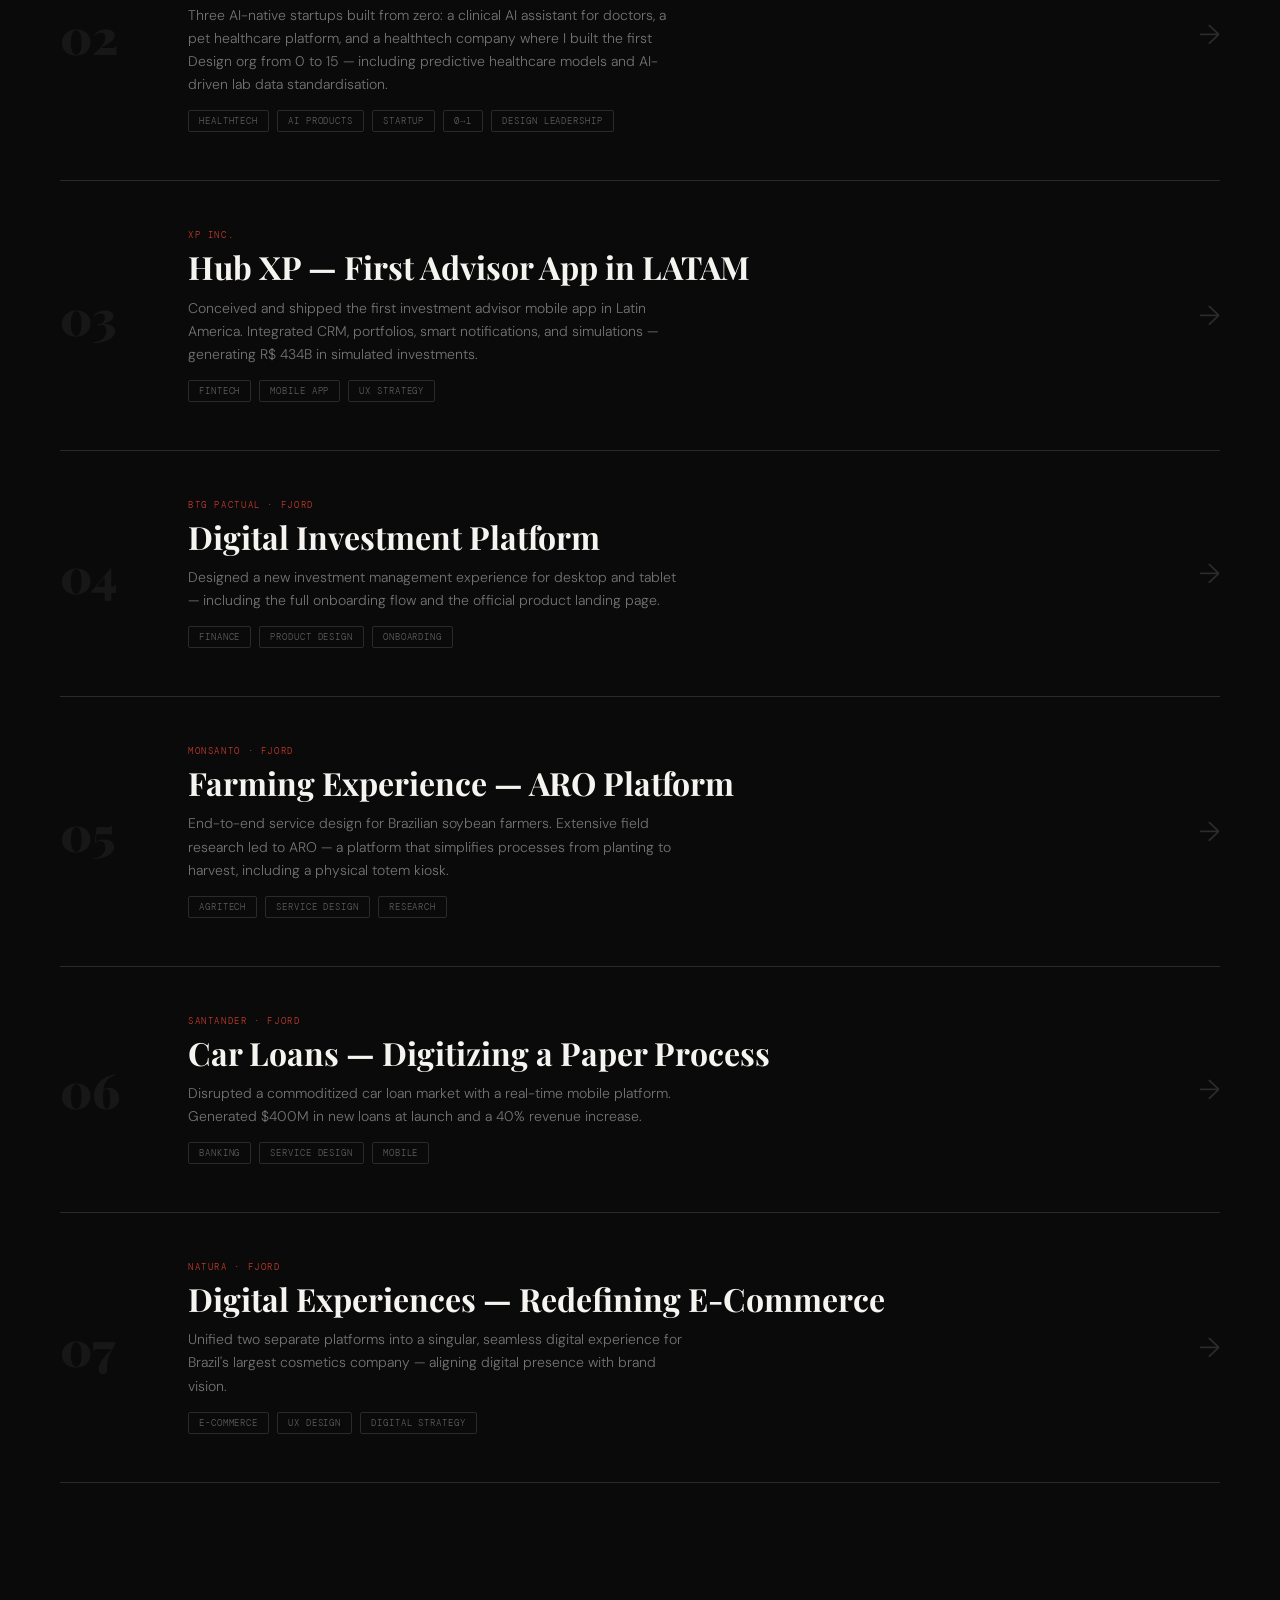
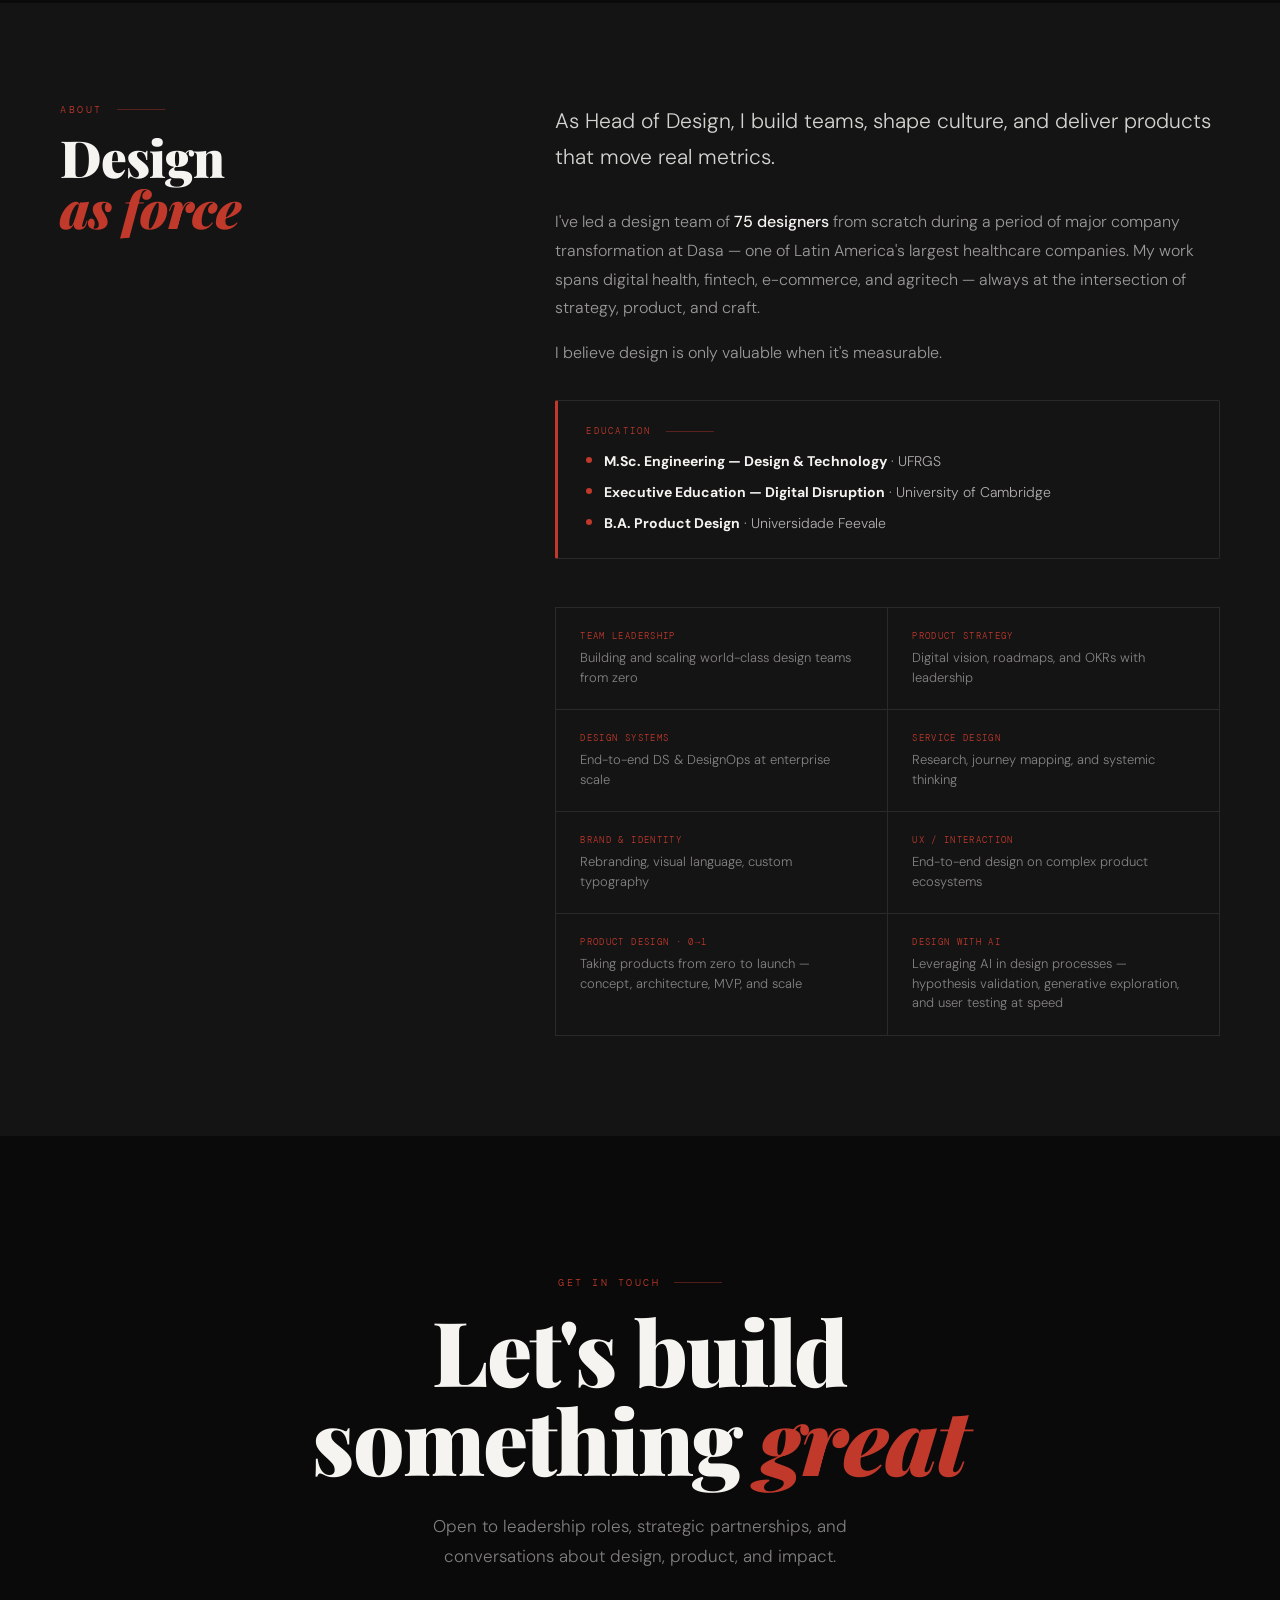
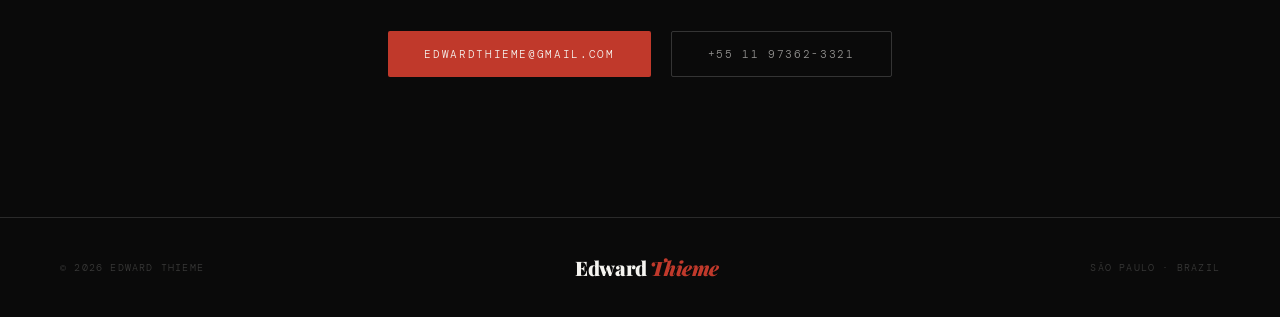
==== commit 70d9a597: "Update index.html" ====
--- a/index.html
+++ b/index.html
@@ -131,7 +131,7 @@
 <section class="hero">
   <div class="hero-photo">
     <div class="hero-photo-placeholder">
-      <img src="images/edward-hero.jpg" style="width:100%;height:100%;object-fit:cover;object-position:center top;filter:grayscale(100%);">
+      <img src="edward-hero.jpg" style="width:100%;height:100%;object-fit:cover;object-position:center top;filter:grayscale(100%);">
     </div>
     <div class="hero-photo-overlay"></div>
   </div>
